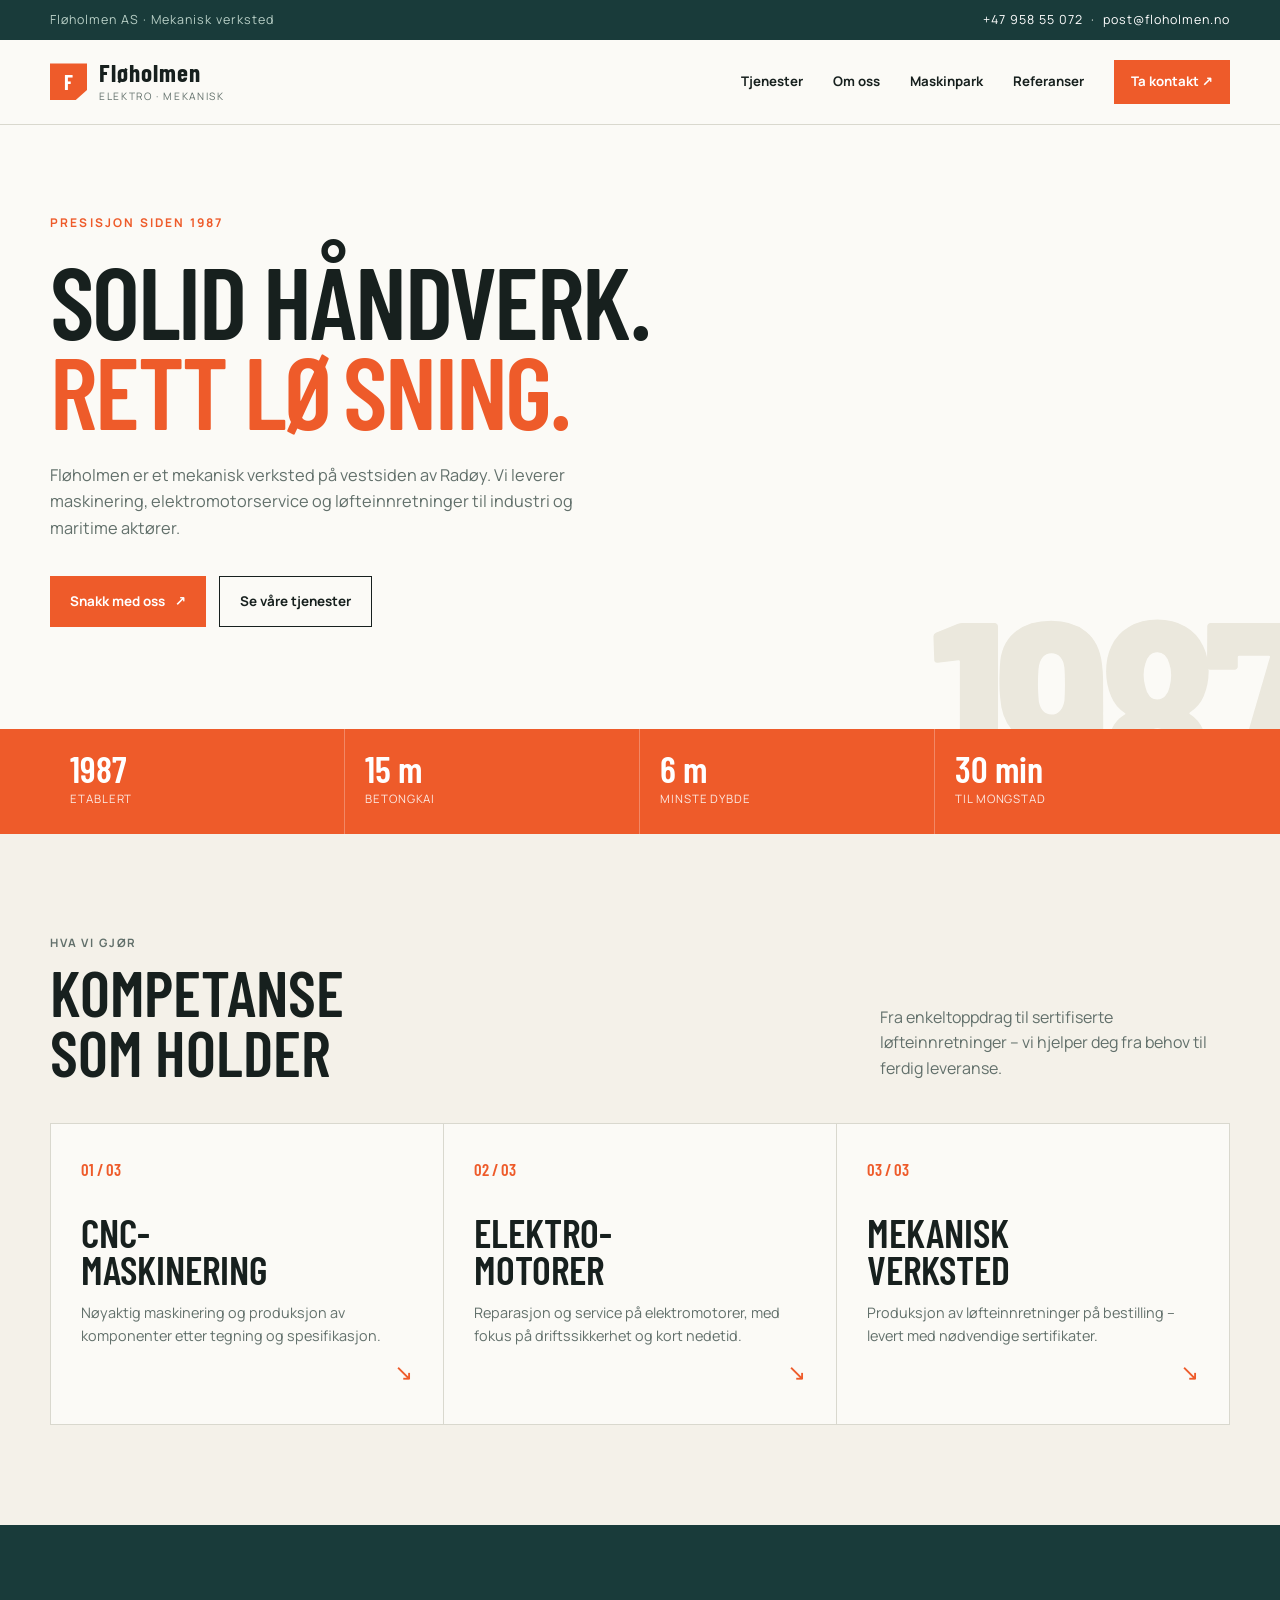
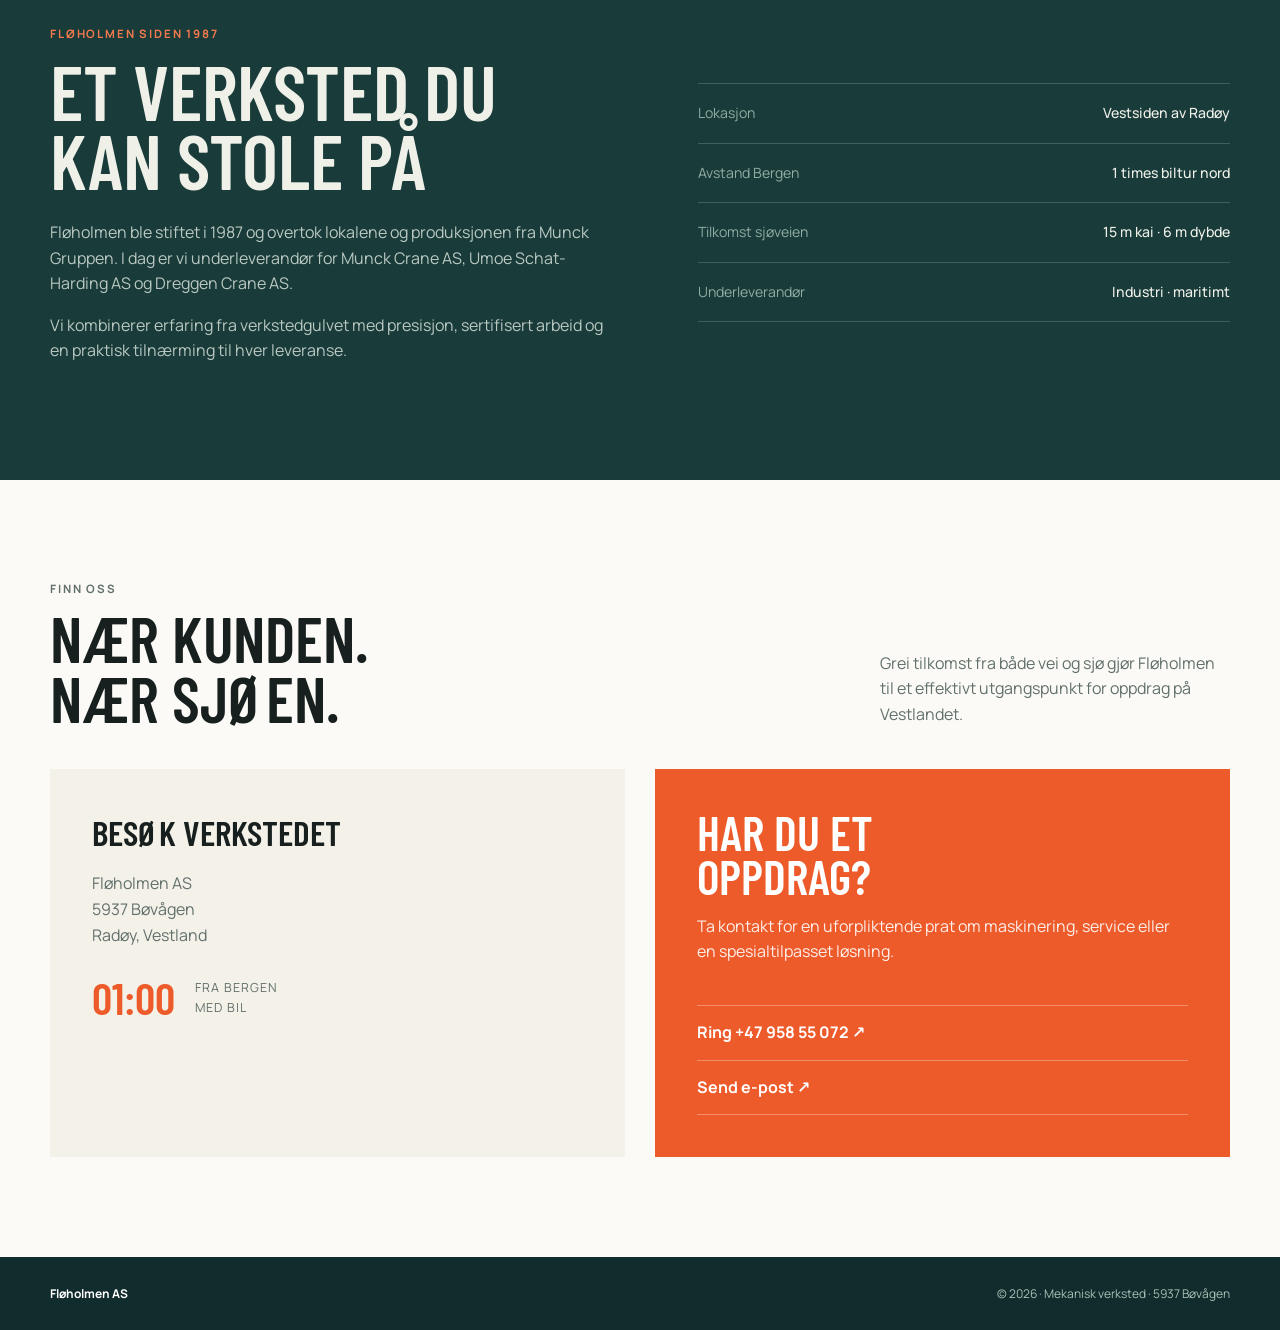
==== index.html @ 856957d4 "Fix mobile navigation and add favicon" ====
<!doctype html>
<html lang="no">
<head>
  <meta charset="utf-8">
  <meta name="viewport" content="width=device-width, initial-scale=1">
  <meta name="description" content="Fløholmen AS – mekanisk verksted, CNC-maskinering og service på elektromotorer i Bøvågen på Radøy.">
  <title>Fløholmen AS | Mekanisk verksted på Radøy</title>
  <link rel="preconnect" href="https://fonts.googleapis.com">
  <link rel="preconnect" href="https://fonts.gstatic.com" crossorigin>
  <link href="https://fonts.googleapis.com/css2?family=Barlow+Condensed:wght@500;600;700&family=Manrope:wght@400;500;600;700&display=swap" rel="stylesheet">
  <style>
    :root{--ink:#17201e;--muted:#62706b;--paper:#f4f1e9;--cream:#fbfaf6;--orange:#ee5b2a;--orange-dark:#c8421c;--line:#d9d8ce;--teal:#193b3a;--max:1180px}
    *{box-sizing:border-box}html{scroll-behavior:smooth}body{margin:0;background:var(--paper);color:var(--ink);font-family:Manrope,system-ui,sans-serif;line-height:1.6}a{color:inherit;text-decoration:none}.wrap{width:min(calc(100% - 48px),var(--max));margin:auto}
    .topbar{background:var(--teal);color:#e9ede6;font-size:.78rem;letter-spacing:.08em}.topbar .wrap{display:flex;justify-content:space-between;gap:20px;padding:10px 0}.topbar a{color:#fff}.topbar span:first-child{color:#b7cec5}
    header{background:var(--cream);border-bottom:1px solid var(--line);position:sticky;top:0;z-index:10}.nav{height:84px;display:flex;align-items:center;justify-content:space-between}.brand{display:flex;align-items:center;gap:12px}.mark{width:37px;height:37px;background:var(--orange);display:grid;place-items:center;color:#fff;font:700 21px/1 'Barlow Condensed';clip-path:polygon(0 0,100% 0,100% 72%,68% 100%,0 100%)}.brand strong{display:block;font:700 25px/1 'Barlow Condensed';letter-spacing:.04em}.brand small{display:block;color:var(--muted);font-size:.64rem;letter-spacing:.16em;text-transform:uppercase;margin-top:3px}.navlinks{display:flex;align-items:center;gap:30px;font-size:.83rem;font-weight:700}.navlinks a{position:relative}.navlinks a:hover{color:var(--orange)}.navlinks .cta{background:var(--orange);color:#fff;padding:11px 17px}.navlinks .cta:hover{background:var(--orange-dark)}
    .hero{background:var(--cream);padding:88px 0 102px;overflow:hidden;position:relative}.hero:after{content:'1987';position:absolute;right:-20px;bottom:-83px;color:#ebe8dd;font:700 270px/.8 'Barlow Condensed';letter-spacing:-.05em;z-index:0}.hero .wrap{position:relative;z-index:1}.eyebrow{color:var(--orange);font-size:.75rem;font-weight:700;letter-spacing:.18em;text-transform:uppercase;margin:0 0 22px}.hero h1{font:600 clamp(3.7rem,8vw,7.8rem)/.88 'Barlow Condensed';letter-spacing:-.02em;text-transform:uppercase;max-width:780px;margin:0 0 28px}.hero h1 em{color:var(--orange);font-style:normal}.hero-copy{max-width:570px;color:var(--muted);font-size:1.02rem}.hero-actions{display:flex;flex-wrap:wrap;gap:13px;margin-top:35px}.button{display:inline-flex;align-items:center;gap:10px;padding:14px 20px;background:var(--orange);color:#fff;font-weight:700;font-size:.84rem}.button:hover{background:var(--orange-dark)}.button.outline{background:transparent;color:var(--ink);border:1px solid var(--ink)}.button.outline:hover{background:var(--ink);color:#fff}
    .stats{background:var(--orange);color:white}.stats .wrap{display:grid;grid-template-columns:repeat(4,1fr)}.stat{padding:23px 20px;border-right:1px solid rgba(255,255,255,.28)}.stat:last-child{border:0}.stat b{display:block;font:600 2.3rem/.9 'Barlow Condensed'}.stat span{font-size:.72rem;opacity:.87;text-transform:uppercase;letter-spacing:.08em}
    section{padding:100px 0}.section-head{display:flex;justify-content:space-between;align-items:end;gap:30px;margin-bottom:42px}.kicker{margin:0;color:var(--orange);font-size:.72rem;font-weight:700;letter-spacing:.16em;text-transform:uppercase}.section-head h2{font:600 clamp(2.8rem,5vw,4.5rem)/.93 'Barlow Condensed';text-transform:uppercase;margin:10px 0 0;max-width:580px}.section-head p{color:var(--muted);max-width:350px;margin:0}.services{background:var(--paper)}.service-grid{display:grid;grid-template-columns:repeat(3,1fr);gap:1px;background:var(--line);border:1px solid var(--line)}.service{background:var(--cream);padding:34px 30px;min-height:300px;display:flex;flex-direction:column;justify-content:space-between}.service:hover{background:#fff}.service-number{color:var(--orange);font:600 1.05rem 'Barlow Condensed'}.service h3{font:600 2.5rem/.93 'Barlow Condensed';text-transform:uppercase;margin:30px 0 13px}.service p{color:var(--muted);font-size:.9rem;margin:0}.arrow{color:var(--orange);font-size:1.4rem;align-self:flex-end}
    .about{background:var(--teal);color:#eff1e9}.about-grid{display:grid;grid-template-columns:1.05fr 1fr;gap:90px;align-items:center}.about h2{font:600 clamp(3rem,6vw,5.3rem)/.9 'Barlow Condensed';text-transform:uppercase;margin:12px 0 26px}.about p{color:#b9c8c1;max-width:570px}.about .kicker{color:#f37a4d}.about-list{border-top:1px solid #41605d}.about-list div{border-bottom:1px solid #41605d;padding:18px 0;display:flex;justify-content:space-between;gap:20px;font-size:.88rem}.about-list span{color:#91ada3}.about-list strong{font-weight:500;text-align:right}
    .location{background:var(--cream)}.location-grid{display:grid;grid-template-columns:1fr 1fr;gap:30px}.location-card{background:var(--paper);padding:42px}.location-card h3{font:600 2.2rem 'Barlow Condensed';text-transform:uppercase;margin:0 0 18px}.location-card p{color:var(--muted);max-width:420px}.route{margin-top:30px;display:flex;gap:20px;align-items:center}.route b{font:600 2.8rem/.8 'Barlow Condensed';color:var(--orange)}.route span{font-size:.78rem;color:var(--muted);text-transform:uppercase;letter-spacing:.08em}.contact-card{background:var(--orange);color:#fff;padding:42px;display:flex;flex-direction:column;justify-content:space-between}.contact-card h3{font:600 3rem/.9 'Barlow Condensed';text-transform:uppercase;margin:0}.contact-card p{opacity:.9}.contact-details{margin-top:24px;border-top:1px solid rgba(255,255,255,.3)}.contact-details a{display:block;padding:14px 0;border-bottom:1px solid rgba(255,255,255,.3);font-weight:700}.contact-details a:hover{opacity:.75}
    footer{background:#112c2c;color:#a9c0b7;padding:27px 0;font-size:.75rem}.footer-inner{display:flex;justify-content:space-between;gap:20px}.footer-inner strong{color:#fff}
    @media(max-width:800px){.wrap{width:min(calc(100% - 32px),var(--max))}.topbar .wrap{display:block}.topbar span+span{display:none}.nav{height:auto;min-height:72px;padding:14px 0;align-items:flex-start;flex-wrap:wrap;gap:12px}.navlinks{width:100%;order:3;display:grid;grid-template-columns:repeat(4,minmax(0,1fr));gap:8px}.navlinks a{display:flex!important;align-items:center;justify-content:center;white-space:nowrap;font-size:.68rem;padding:9px 3px}.navlinks .cta{grid-column:1/-1}.hero{padding:65px 0 83px}.stats .wrap{grid-template-columns:repeat(2,1fr)}.stat{border-bottom:1px solid rgba(255,255,255,.28)}section{padding:70px 0}.section-head{display:block}.section-head p{margin-top:20px}.service-grid{grid-template-columns:1fr}.service{min-height:240px}.about-grid,.location-grid{grid-template-columns:1fr;gap:40px}.about-list{margin-top:10px}.location-card,.contact-card{padding:30px}.footer-inner{display:block}.footer-inner span{display:block;margin-top:7px}}
  </style>
<link rel="icon" type="image/svg+xml" href="favicon.svg"><link rel="shortcut icon" href="favicon.svg"></head>
<body>
  <div class="topbar"><div class="wrap"><span>Fløholmen AS · Mekanisk verksted</span><span><a href="tel:+4795855072">+47 958 55 072</a> &nbsp;·&nbsp; <a href="mailto:post@floholmen.no">post@floholmen.no</a></span></div></div>
  <header><div class="wrap nav"><a class="brand" href="#top" aria-label="Fløholmen hjem"><span class="mark">F</span><span><strong>Fløholmen</strong><small>Elektro · Mekanisk</small></span></a><nav class="navlinks" aria-label="Hovedmeny"><a href="tjenester.html">Tjenester</a><a href="om-oss.html">Om oss</a><a href="maskinpark.html">Maskinpark</a><a href="referanser.html">Referanser</a><a href="kontakt.html" class="cta">Ta kontakt ↗</a></nav></div></header>
  <main id="top">
    <section class="hero"><div class="wrap"><p class="eyebrow">Presisjon siden 1987</p><h1>Solid håndverk.<br><em>Rett løsning.</em></h1><p class="hero-copy">Fløholmen er et mekanisk verksted på vestsiden av Radøy. Vi leverer maskinering, elektromotorservice og løfteinnretninger til industri og maritime aktører.</p><div class="hero-actions"><a class="button" href="kontakt.html">Snakk med oss <span>↗</span></a><a class="button outline" href="tjenester.html">Se våre tjenester</a></div></div></section>
    <div class="stats"><div class="wrap"><div class="stat"><b>1987</b><span>etablert</span></div><div class="stat"><b>15 m</b><span>betongkai</span></div><div class="stat"><b>6 m</b><span>minste dybde</span></div><div class="stat"><b>30 min</b><span>til Mongstad</span></div></div></div>
    <section class="services" id="tjenester"><div class="wrap"><div class="section-head"><div><p class="kicker">Hva vi gjør</p><h2>Kompetanse<br>som holder</h2></div><p>Fra enkeltoppdrag til sertifiserte løfteinnretninger – vi hjelper deg fra behov til ferdig leveranse.</p></div><div class="service-grid"><a href="cnc-maskinering.html" class="service"><div><span class="service-number">01 / 03</span><h3>CNC-<br>maskinering</h3><p>Nøyaktig maskinering og produksjon av komponenter etter tegning og spesifikasjon.</p></div><span class="arrow">↘</span></a><a href="elektromotorer.html" class="service"><div><span class="service-number">02 / 03</span><h3>Elektro-<br>motorer</h3><p>Reparasjon og service på elektromotorer, med fokus på driftssikkerhet og kort nedetid.</p></div><span class="arrow">↘</span></a><a href="mekanisk-verksted.html" class="service"><div><span class="service-number">03 / 03</span><h3>Mekanisk<br>verksted</h3><p>Produksjon av løfteinnretninger på bestilling – levert med nødvendige sertifikater.</p></div><span class="arrow">↘</span></a></div></div></section>
    <section class="about" id="om-oss"><div class="wrap about-grid"><div><p class="kicker">Fløholmen siden 1987</p><h2>Et verksted du kan stole på</h2><p>Fløholmen ble stiftet i 1987 og overtok lokalene og produksjonen fra Munck Gruppen. I dag er vi underleverandør for Munck Crane AS, Umoe Schat-Harding AS og Dreggen Crane AS.</p><p>Vi kombinerer erfaring fra verkstedgulvet med presisjon, sertifisert arbeid og en praktisk tilnærming til hver leveranse.</p></div><div class="about-list"><div><span>Lokasjon</span><strong>Vestsiden av Radøy</strong></div><div><span>Avstand Bergen</span><strong>1 times biltur nord</strong></div><div><span>Tilkomst sjøveien</span><strong>15 m kai · 6 m dybde</strong></div><div><span>Underleverandør</span><strong>Industri · maritimt</strong></div></div></div></section>
    <section class="location" id="kontakt"><div class="wrap"><div class="section-head"><div><p class="kicker">Finn oss</p><h2>Nær kunden.<br>Nær sjøen.</h2></div><p>Grei tilkomst fra både vei og sjø gjør Fløholmen til et effektivt utgangspunkt for oppdrag på Vestlandet.</p></div><div class="location-grid"><div class="location-card"><h3>Besøk verkstedet</h3><p>Fløholmen AS<br>5937 Bøvågen<br>Radøy, Vestland</p><div class="route"><b>01:00</b><span>fra Bergen<br>med bil</span></div></div><div class="contact-card"><h3>Har du et<br>oppdrag?</h3><p>Ta kontakt for en uforpliktende prat om maskinering, service eller en spesialtilpasset løsning.</p><div class="contact-details"><a href="tel:+4795855072">Ring +47 958 55 072 ↗</a><a href="mailto:post@floholmen.no">Send e-post ↗</a></div></div></div></div></section>
  </main>
  <footer><div class="wrap footer-inner"><strong>Fløholmen AS</strong><span>© 2026 · Mekanisk verksted · 5937 Bøvågen</span></div></footer>
</body>
</html>
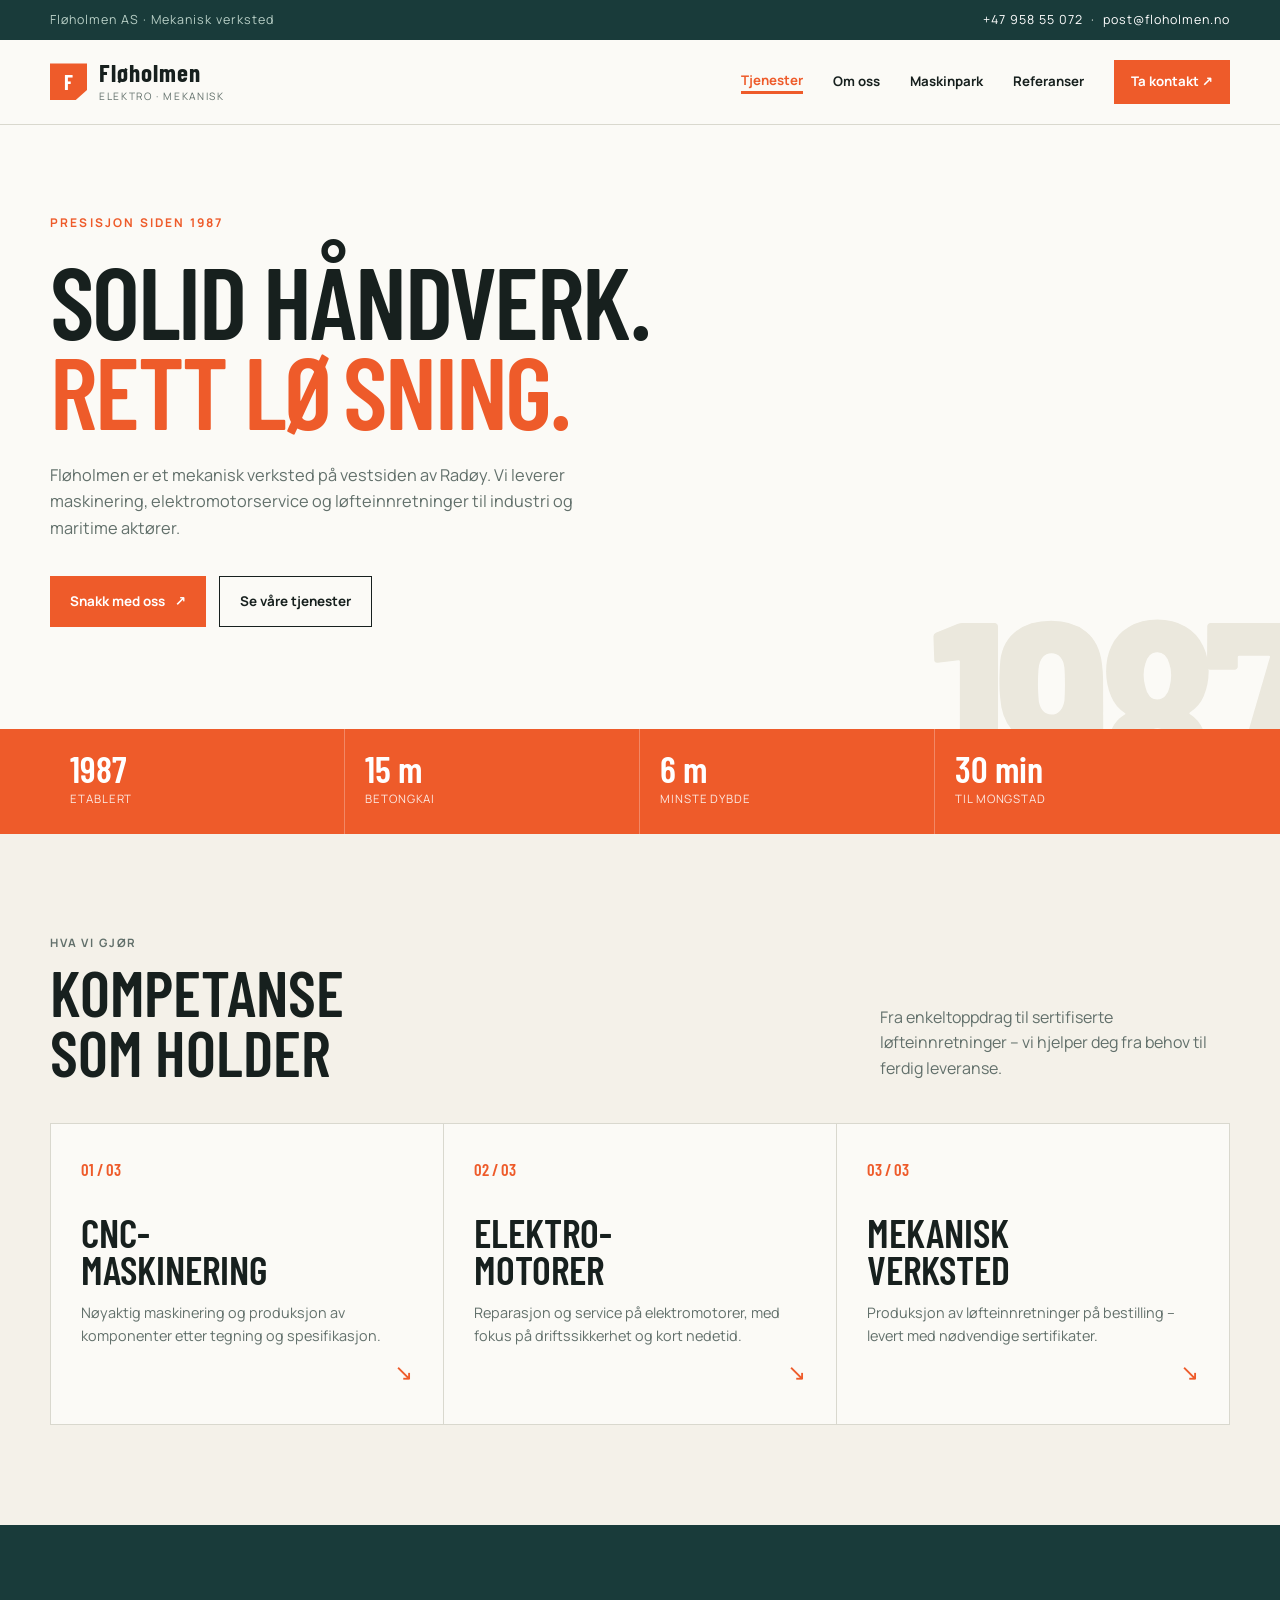
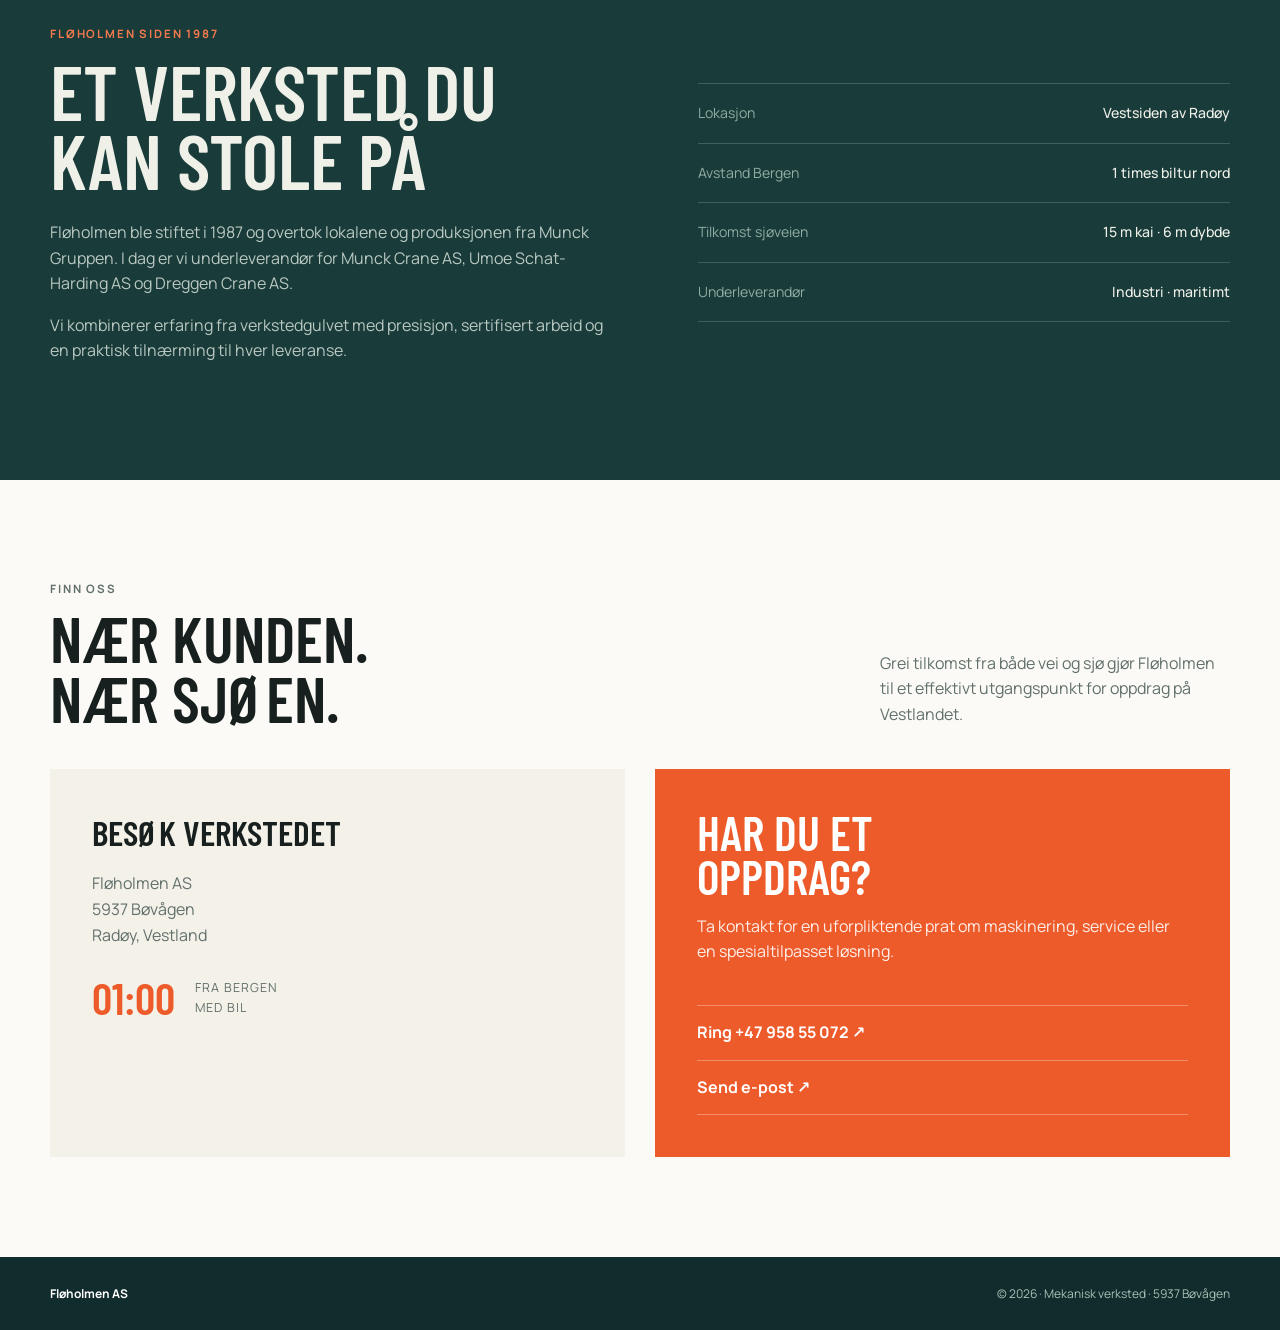
==== commit 29462128: "Link Tjenester to homepage section" ====
--- a/index.html
+++ b/index.html
@@ -12,7 +12,7 @@
     :root{--ink:#17201e;--muted:#62706b;--paper:#f4f1e9;--cream:#fbfaf6;--orange:#ee5b2a;--orange-dark:#c8421c;--line:#d9d8ce;--teal:#193b3a;--max:1180px}
     *{box-sizing:border-box}html{scroll-behavior:smooth}body{margin:0;background:var(--paper);color:var(--ink);font-family:Manrope,system-ui,sans-serif;line-height:1.6}a{color:inherit;text-decoration:none}.wrap{width:min(calc(100% - 48px),var(--max));margin:auto}
     .topbar{background:var(--teal);color:#e9ede6;font-size:.78rem;letter-spacing:.08em}.topbar .wrap{display:flex;justify-content:space-between;gap:20px;padding:10px 0}.topbar a{color:#fff}.topbar span:first-child{color:#b7cec5}
-    header{background:var(--cream);border-bottom:1px solid var(--line);position:sticky;top:0;z-index:10}.nav{height:84px;display:flex;align-items:center;justify-content:space-between}.brand{display:flex;align-items:center;gap:12px}.mark{width:37px;height:37px;background:var(--orange);display:grid;place-items:center;color:#fff;font:700 21px/1 'Barlow Condensed';clip-path:polygon(0 0,100% 0,100% 72%,68% 100%,0 100%)}.brand strong{display:block;font:700 25px/1 'Barlow Condensed';letter-spacing:.04em}.brand small{display:block;color:var(--muted);font-size:.64rem;letter-spacing:.16em;text-transform:uppercase;margin-top:3px}.navlinks{display:flex;align-items:center;gap:30px;font-size:.83rem;font-weight:700}.navlinks a{position:relative}.navlinks a:hover{color:var(--orange)}.navlinks .cta{background:var(--orange);color:#fff;padding:11px 17px}.navlinks .cta:hover{background:var(--orange-dark)}
+    header{background:var(--cream);border-bottom:1px solid var(--line);position:sticky;top:0;z-index:10}.nav{height:84px;display:flex;align-items:center;justify-content:space-between}.brand{display:flex;align-items:center;gap:12px}.mark{width:37px;height:37px;background:var(--orange);display:grid;place-items:center;color:#fff;font:700 21px/1 'Barlow Condensed';clip-path:polygon(0 0,100% 0,100% 72%,68% 100%,0 100%)}.brand strong{display:block;font:700 25px/1 'Barlow Condensed';letter-spacing:.04em}.brand small{display:block;color:var(--muted);font-size:.64rem;letter-spacing:.16em;text-transform:uppercase;margin-top:3px}.navlinks{display:flex;align-items:center;gap:30px;font-size:.83rem;font-weight:700}.navlinks a{position:relative}.navlinks a:hover,.navlinks a.active{color:var(--orange)!important}.navlinks a.active:not(.cta){border-bottom:3px solid var(--orange)}.navlinks .cta{background:var(--orange);color:#fff;padding:11px 17px}.navlinks .cta:hover,.navlinks .cta.active{background:var(--orange-dark);color:#fff!important}
     .hero{background:var(--cream);padding:88px 0 102px;overflow:hidden;position:relative}.hero:after{content:'1987';position:absolute;right:-20px;bottom:-83px;color:#ebe8dd;font:700 270px/.8 'Barlow Condensed';letter-spacing:-.05em;z-index:0}.hero .wrap{position:relative;z-index:1}.eyebrow{color:var(--orange);font-size:.75rem;font-weight:700;letter-spacing:.18em;text-transform:uppercase;margin:0 0 22px}.hero h1{font:600 clamp(3.7rem,8vw,7.8rem)/.88 'Barlow Condensed';letter-spacing:-.02em;text-transform:uppercase;max-width:780px;margin:0 0 28px}.hero h1 em{color:var(--orange);font-style:normal}.hero-copy{max-width:570px;color:var(--muted);font-size:1.02rem}.hero-actions{display:flex;flex-wrap:wrap;gap:13px;margin-top:35px}.button{display:inline-flex;align-items:center;gap:10px;padding:14px 20px;background:var(--orange);color:#fff;font-weight:700;font-size:.84rem}.button:hover{background:var(--orange-dark)}.button.outline{background:transparent;color:var(--ink);border:1px solid var(--ink)}.button.outline:hover{background:var(--ink);color:#fff}
     .stats{background:var(--orange);color:white}.stats .wrap{display:grid;grid-template-columns:repeat(4,1fr)}.stat{padding:23px 20px;border-right:1px solid rgba(255,255,255,.28)}.stat:last-child{border:0}.stat b{display:block;font:600 2.3rem/.9 'Barlow Condensed'}.stat span{font-size:.72rem;opacity:.87;text-transform:uppercase;letter-spacing:.08em}
     section{padding:100px 0}.section-head{display:flex;justify-content:space-between;align-items:end;gap:30px;margin-bottom:42px}.kicker{margin:0;color:var(--orange);font-size:.72rem;font-weight:700;letter-spacing:.16em;text-transform:uppercase}.section-head h2{font:600 clamp(2.8rem,5vw,4.5rem)/.93 'Barlow Condensed';text-transform:uppercase;margin:10px 0 0;max-width:580px}.section-head p{color:var(--muted);max-width:350px;margin:0}.services{background:var(--paper)}.service-grid{display:grid;grid-template-columns:repeat(3,1fr);gap:1px;background:var(--line);border:1px solid var(--line)}.service{background:var(--cream);padding:34px 30px;min-height:300px;display:flex;flex-direction:column;justify-content:space-between}.service:hover{background:#fff}.service-number{color:var(--orange);font:600 1.05rem 'Barlow Condensed'}.service h3{font:600 2.5rem/.93 'Barlow Condensed';text-transform:uppercase;margin:30px 0 13px}.service p{color:var(--muted);font-size:.9rem;margin:0}.arrow{color:var(--orange);font-size:1.4rem;align-self:flex-end}
@@ -24,14 +24,14 @@
 <link rel="icon" type="image/svg+xml" href="favicon.svg"><link rel="shortcut icon" href="favicon.svg"></head>
 <body>
   <div class="topbar"><div class="wrap"><span>Fløholmen AS · Mekanisk verksted</span><span><a href="tel:+4795855072">+47 958 55 072</a> &nbsp;·&nbsp; <a href="mailto:post@floholmen.no">post@floholmen.no</a></span></div></div>
-  <header><div class="wrap nav"><a class="brand" href="#top" aria-label="Fløholmen hjem"><span class="mark">F</span><span><strong>Fløholmen</strong><small>Elektro · Mekanisk</small></span></a><nav class="navlinks" aria-label="Hovedmeny"><a href="tjenester.html">Tjenester</a><a href="om-oss.html">Om oss</a><a href="maskinpark.html">Maskinpark</a><a href="referanser.html">Referanser</a><a href="kontakt.html" class="cta">Ta kontakt ↗</a></nav></div></header>
+  <header><div class="wrap nav"><a class="brand" href="#top" aria-label="Fløholmen hjem"><span class="mark">F</span><span><strong>Fløholmen</strong><small>Elektro · Mekanisk</small></span></a><nav class="navlinks" aria-label="Hovedmeny"><a href="index.html#tjenester">Tjenester</a><a href="om-oss.html">Om oss</a><a href="maskinpark.html">Maskinpark</a><a href="referanser.html">Referanser</a><a href="kontakt.html" class="cta">Ta kontakt ↗</a></nav></div></header>
   <main id="top">
-    <section class="hero"><div class="wrap"><p class="eyebrow">Presisjon siden 1987</p><h1>Solid håndverk.<br><em>Rett løsning.</em></h1><p class="hero-copy">Fløholmen er et mekanisk verksted på vestsiden av Radøy. Vi leverer maskinering, elektromotorservice og løfteinnretninger til industri og maritime aktører.</p><div class="hero-actions"><a class="button" href="kontakt.html">Snakk med oss <span>↗</span></a><a class="button outline" href="tjenester.html">Se våre tjenester</a></div></div></section>
+    <section class="hero"><div class="wrap"><p class="eyebrow">Presisjon siden 1987</p><h1>Solid håndverk.<br><em>Rett løsning.</em></h1><p class="hero-copy">Fløholmen er et mekanisk verksted på vestsiden av Radøy. Vi leverer maskinering, elektromotorservice og løfteinnretninger til industri og maritime aktører.</p><div class="hero-actions"><a class="button" href="kontakt.html">Snakk med oss <span>↗</span></a><a class="button outline" href="index.html#tjenester">Se våre tjenester</a></div></div></section>
     <div class="stats"><div class="wrap"><div class="stat"><b>1987</b><span>etablert</span></div><div class="stat"><b>15 m</b><span>betongkai</span></div><div class="stat"><b>6 m</b><span>minste dybde</span></div><div class="stat"><b>30 min</b><span>til Mongstad</span></div></div></div>
     <section class="services" id="tjenester"><div class="wrap"><div class="section-head"><div><p class="kicker">Hva vi gjør</p><h2>Kompetanse<br>som holder</h2></div><p>Fra enkeltoppdrag til sertifiserte løfteinnretninger – vi hjelper deg fra behov til ferdig leveranse.</p></div><div class="service-grid"><a href="cnc-maskinering.html" class="service"><div><span class="service-number">01 / 03</span><h3>CNC-<br>maskinering</h3><p>Nøyaktig maskinering og produksjon av komponenter etter tegning og spesifikasjon.</p></div><span class="arrow">↘</span></a><a href="elektromotorer.html" class="service"><div><span class="service-number">02 / 03</span><h3>Elektro-<br>motorer</h3><p>Reparasjon og service på elektromotorer, med fokus på driftssikkerhet og kort nedetid.</p></div><span class="arrow">↘</span></a><a href="mekanisk-verksted.html" class="service"><div><span class="service-number">03 / 03</span><h3>Mekanisk<br>verksted</h3><p>Produksjon av løfteinnretninger på bestilling – levert med nødvendige sertifikater.</p></div><span class="arrow">↘</span></a></div></div></section>
     <section class="about" id="om-oss"><div class="wrap about-grid"><div><p class="kicker">Fløholmen siden 1987</p><h2>Et verksted du kan stole på</h2><p>Fløholmen ble stiftet i 1987 og overtok lokalene og produksjonen fra Munck Gruppen. I dag er vi underleverandør for Munck Crane AS, Umoe Schat-Harding AS og Dreggen Crane AS.</p><p>Vi kombinerer erfaring fra verkstedgulvet med presisjon, sertifisert arbeid og en praktisk tilnærming til hver leveranse.</p></div><div class="about-list"><div><span>Lokasjon</span><strong>Vestsiden av Radøy</strong></div><div><span>Avstand Bergen</span><strong>1 times biltur nord</strong></div><div><span>Tilkomst sjøveien</span><strong>15 m kai · 6 m dybde</strong></div><div><span>Underleverandør</span><strong>Industri · maritimt</strong></div></div></div></section>
     <section class="location" id="kontakt"><div class="wrap"><div class="section-head"><div><p class="kicker">Finn oss</p><h2>Nær kunden.<br>Nær sjøen.</h2></div><p>Grei tilkomst fra både vei og sjø gjør Fløholmen til et effektivt utgangspunkt for oppdrag på Vestlandet.</p></div><div class="location-grid"><div class="location-card"><h3>Besøk verkstedet</h3><p>Fløholmen AS<br>5937 Bøvågen<br>Radøy, Vestland</p><div class="route"><b>01:00</b><span>fra Bergen<br>med bil</span></div></div><div class="contact-card"><h3>Har du et<br>oppdrag?</h3><p>Ta kontakt for en uforpliktende prat om maskinering, service eller en spesialtilpasset løsning.</p><div class="contact-details"><a href="tel:+4795855072">Ring +47 958 55 072 ↗</a><a href="mailto:post@floholmen.no">Send e-post ↗</a></div></div></div></div></section>
   </main>
   <footer><div class="wrap footer-inner"><strong>Fløholmen AS</strong><span>© 2026 · Mekanisk verksted · 5937 Bøvågen</span></div></footer>
-</body>
+<script src="nav.js"></script></body>
 </html>
